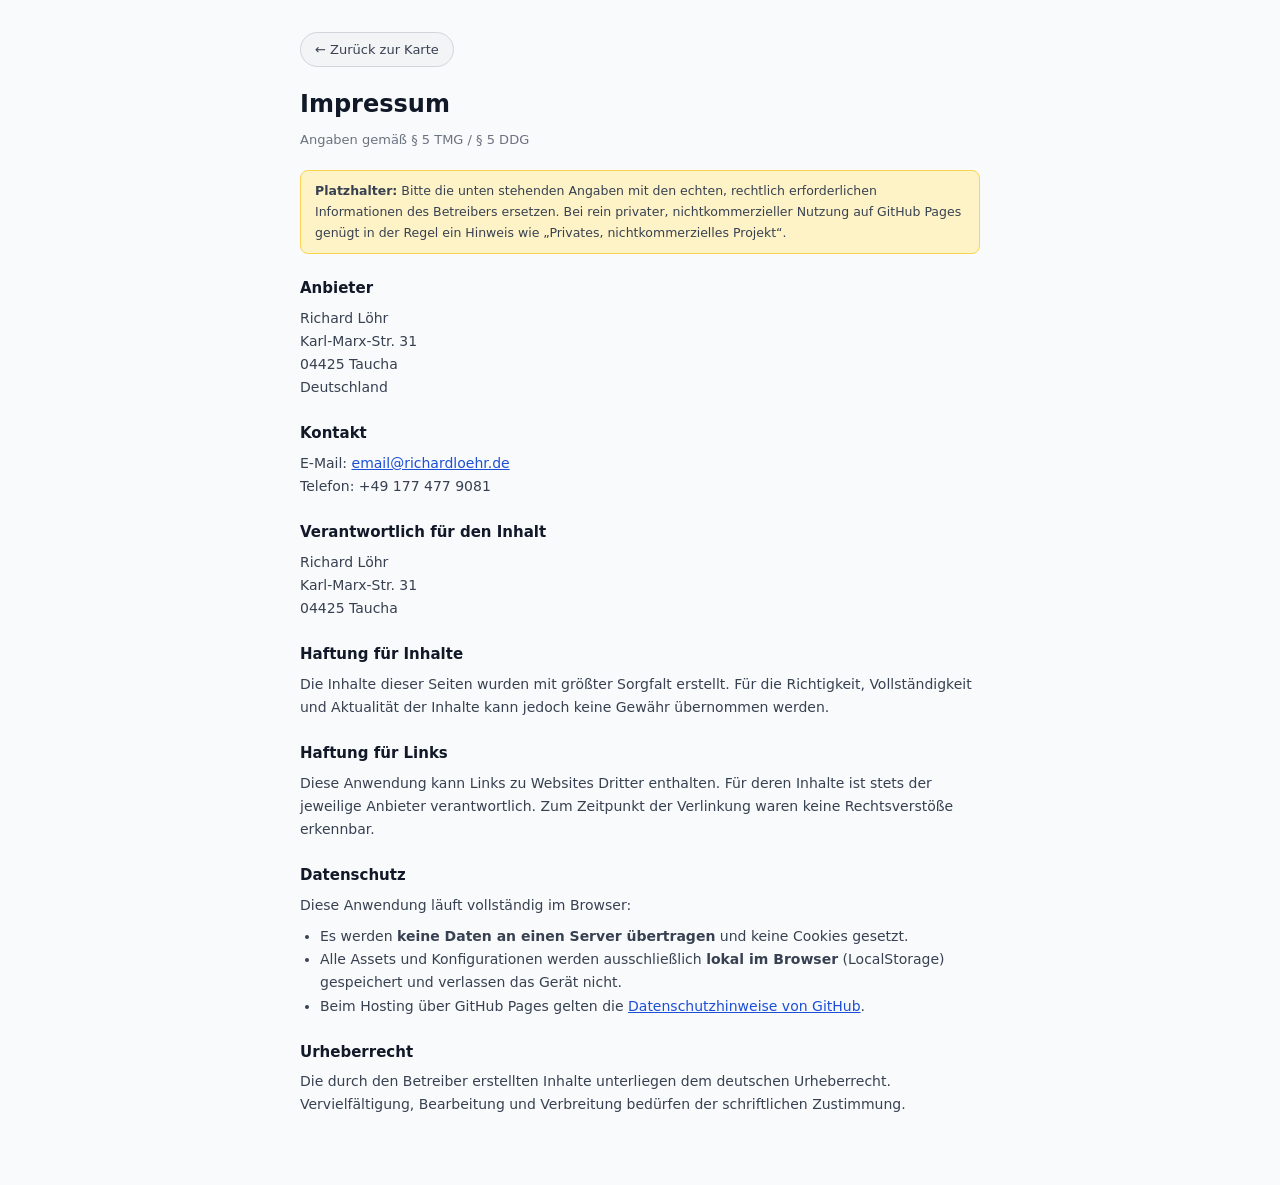
==== impressum.html @ 3a15ec21 "Add impressum.html with legal information" ====
<!DOCTYPE html>
<html lang="de">
<head>
  <meta charset="UTF-8" />
  <meta name="viewport" content="width=device-width, initial-scale=1.0" />
  <title>Impressum – AssetMap</title>
  <style>
    * { box-sizing: border-box; margin: 0; padding: 0; font-family: system-ui, -apple-system, BlinkMacSystemFont, "Segoe UI", sans-serif; }
    body { background: #f9fafb; color: #374151; font-size: 14px; line-height: 1.65; }
    .page { max-width: 720px; margin: 0 auto; padding: 32px 20px 60px; }
    h1 { font-size: 24px; color: #111827; margin-bottom: 4px; }
    .sub { color: #6b7280; font-size: 13px; margin-bottom: 20px; }
    .back { display: inline-block; margin-bottom: 18px; padding: 6px 14px; border-radius: 999px;
            background: #f3f4f6; border: 1px solid #d1d5db; color: #374151; font-size: 13px; text-decoration: none; }
    .back:hover { background: #e5e7eb; }
    .hint { background: #fef3c7; border: 1px solid #fcd34d; border-radius: 8px; padding: 10px 14px; font-size: 12.5px; margin-bottom: 18px; }
    h2 { font-size: 15px; color: #111827; margin: 22px 0 6px; }
    p, ul { margin-bottom: 8px; }
    ul { padding-left: 20px; }
    a { color: #1d4ed8; }
  </style>
</head>
<body>
  <div class="page">
    <a class="back" href="index.html">← Zurück zur Karte</a>
    <h1>Impressum</h1>
    <div class="sub">Angaben gemäß § 5 TMG / § 5 DDG</div>

    <div class="hint">
      <strong>Platzhalter:</strong> Bitte die unten stehenden Angaben mit den echten,
      rechtlich erforderlichen Informationen des Betreibers ersetzen. Bei rein privater,
      nichtkommerzieller Nutzung auf GitHub Pages genügt in der Regel ein Hinweis wie
      „Privates, nichtkommerzielles Projekt“.
    </div>

    <h2>Anbieter</h2>
    <p>
      Richard Löhr<br />
      Karl-Marx-Str. 31<br />
      04425 Taucha<br />
      Deutschland
    </p>

    <h2>Kontakt</h2>
    <p>
      E-Mail: <a href="mailto:email@richardloehr.de">email@richardloehr.de</a><br />
      Telefon: +49 177 477 9081
    </p>

    <h2>Verantwortlich für den Inhalt</h2>
    <p>
      Richard Löhr<br />
      Karl-Marx-Str. 31<br />
      04425 Taucha<br />
    </p>

    <h2>Haftung für Inhalte</h2>
    <p>
      Die Inhalte dieser Seiten wurden mit größter Sorgfalt erstellt. Für die Richtigkeit,
      Vollständigkeit und Aktualität der Inhalte kann jedoch keine Gewähr übernommen werden.
    </p>

    <h2>Haftung für Links</h2>
    <p>
      Diese Anwendung kann Links zu Websites Dritter enthalten. Für deren Inhalte ist stets
      der jeweilige Anbieter verantwortlich. Zum Zeitpunkt der Verlinkung waren keine
      Rechtsverstöße erkennbar.
    </p>

    <h2>Datenschutz</h2>
    <p>Diese Anwendung läuft vollständig im Browser:</p>
    <ul>
      <li>Es werden <strong>keine Daten an einen Server übertragen</strong> und keine Cookies gesetzt.</li>
      <li>Alle Assets und Konfigurationen werden ausschließlich <strong>lokal im Browser</strong> (LocalStorage) gespeichert und verlassen das Gerät nicht.</li>
      <li>Beim Hosting über GitHub Pages gelten die <a href="https://docs.github.com/de/site-policy/privacy-policies/github-privacy-statement" target="_blank" rel="noopener">Datenschutzhinweise von GitHub</a>.</li>
    </ul>

    <h2>Urheberrecht</h2>
    <p>
      Die durch den Betreiber erstellten Inhalte unterliegen dem deutschen Urheberrecht.
      Vervielfältigung, Bearbeitung und Verbreitung bedürfen der schriftlichen Zustimmung.
    </p>
  </div>
</body>
</html>
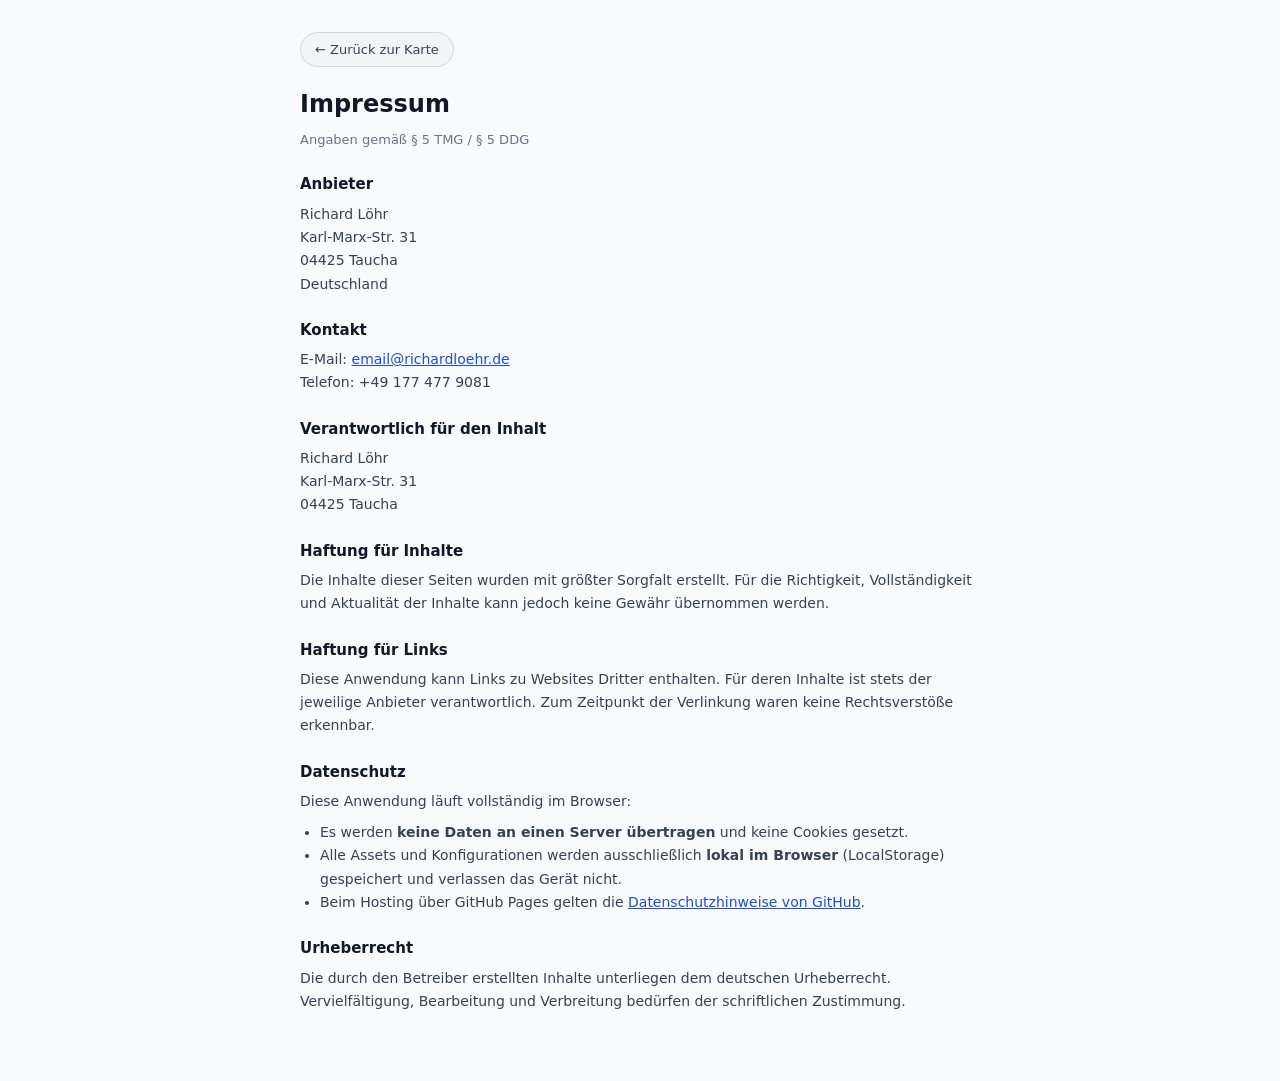
==== commit 227a42aa: "Remove placeholder text from impressum.html Removed placeholder text for legal information in impres" ====
--- a/impressum.html
+++ b/impressum.html
@@ -25,13 +25,6 @@
     <a class="back" href="index.html">← Zurück zur Karte</a>
     <h1>Impressum</h1>
     <div class="sub">Angaben gemäß § 5 TMG / § 5 DDG</div>
-
-    <div class="hint">
-      <strong>Platzhalter:</strong> Bitte die unten stehenden Angaben mit den echten,
-      rechtlich erforderlichen Informationen des Betreibers ersetzen. Bei rein privater,
-      nichtkommerzieller Nutzung auf GitHub Pages genügt in der Regel ein Hinweis wie
-      „Privates, nichtkommerzielles Projekt“.
-    </div>
 
     <h2>Anbieter</h2>
     <p>
